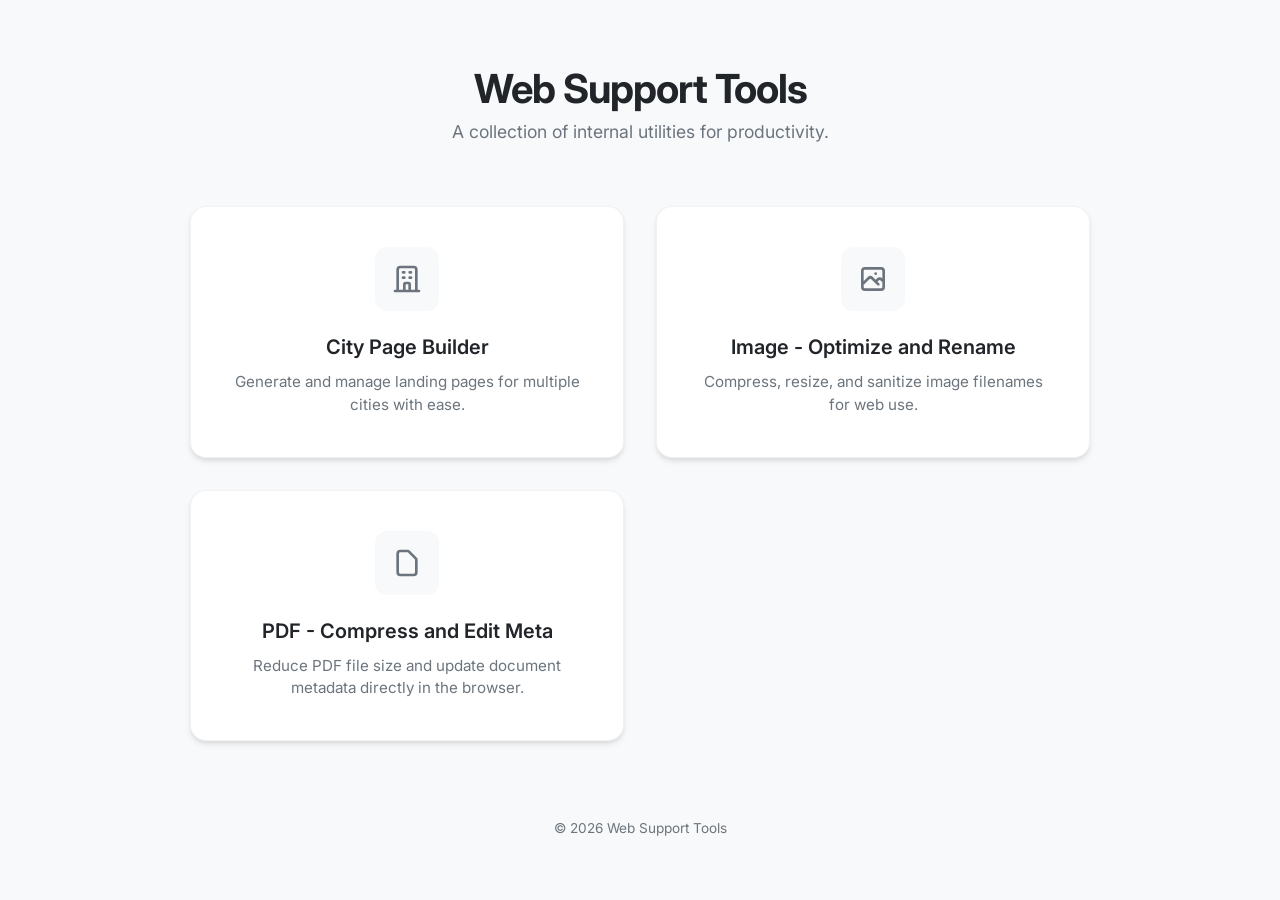
==== index.html @ 673973e7 "Added PDF Compressor" ====
<!DOCTYPE html>
<html lang="en">
<head>
    <meta charset="UTF-8">
    <meta name="viewport" content="width=device-width, initial-scale=1.0">
    <title>Web Support Tools</title>
    <link rel="preconnect" href="https://fonts.googleapis.com">
    <link rel="preconnect" href="https://fonts.gstatic.com" crossorigin>
    <link href="https://fonts.googleapis.com/css2?family=Inter:wght@400;500;600;700&display=swap" rel="stylesheet">
    <style>
        :root {
            --bg-color: #f8f9fa;
            --card-bg: #ffffff;
            --text-primary: #212529;
            --text-secondary: #6c757d;
            --accent-color: #e9ecef;
            --border-radius: 16px;
            --transition: all 0.3s cubic-bezier(0.4, 0, 0.2, 1);
            --shadow: 0 4px 6px -1px rgba(0, 0, 0, 0.1), 0 2px 4px -1px rgba(0, 0, 0, 0.06);
            --shadow-hover: 0 10px 15px -3px rgba(0, 0, 0, 0.1), 0 4px 6px -2px rgba(0, 0, 0, 0.05);
        }

        * {
            margin: 0;
            padding: 0;
            box-sizing: border-box;
        }

        body {
            font-family: 'Inter', -apple-system, BlinkMacSystemFont, "Segoe UI", Roboto, sans-serif;
            background-color: var(--bg-color);
            color: var(--text-primary);
            min-height: 100vh;
            display: flex;
            flex-direction: column;
            align-items: center;
            padding: 4rem 2rem;
        }

        header {
            text-align: center;
            margin-bottom: 4rem;
        }

        h1 {
            font-size: 2.5rem;
            font-weight: 700;
            letter-spacing: -0.025em;
            margin-bottom: 0.5rem;
            color: var(--text-primary);
        }

        p.subtitle {
            color: var(--text-secondary);
            font-size: 1.1rem;
        }

        .tools-grid {
            display: grid;
            grid-template-columns: repeat(auto-fit, minmax(300px, 1fr));
            gap: 2rem;
            width: 100%;
            max-width: 900px;
        }

        .tool-card {
            background: var(--card-bg);
            border-radius: var(--border-radius);
            padding: 2.5rem;
            text-decoration: none;
            color: inherit;
            display: flex;
            flex-direction: column;
            align-items: center;
            text-align: center;
            box-shadow: var(--shadow);
            transition: var(--transition);
            border: 1px solid rgba(0, 0, 0, 0.05);
        }

        .tool-card:hover {
            transform: translateY(-8px);
            box-shadow: var(--shadow-hover);
            border-color: rgba(0, 0, 0, 0.1);
        }

        .icon-wrapper {
            width: 64px;
            height: 64px;
            background: var(--bg-color);
            border-radius: 12px;
            display: flex;
            align-items: center;
            justify-content: center;
            margin-bottom: 1.5rem;
            transition: var(--transition);
        }

        .tool-card:hover .icon-wrapper {
            background: var(--accent-color);
        }

        .icon-wrapper svg {
            width: 32px;
            height: 32px;
            color: var(--text-secondary);
        }

        h2 {
            font-size: 1.25rem;
            font-weight: 600;
            margin-bottom: 0.75rem;
        }

        .description {
            color: var(--text-secondary);
            font-size: 0.95rem;
            line-height: 1.5;
        }

        footer {
            margin-top: auto;
            padding-top: 4rem;
            color: var(--text-secondary);
            font-size: 0.85rem;
        }

        @media (max-width: 640px) {
            body {
                padding: 2rem 1rem;
            }
            h1 {
                font-size: 2rem;
            }
        }
    </style>
</head>
<body>

    <header>
        <h1>Web Support Tools</h1>
        <p class="subtitle">A collection of internal utilities for productivity.</p>
    </header>

    <main class="tools-grid">
        <a href="./citypagebuilder/" class="tool-card">
            <div class="icon-wrapper">
                <svg xmlns="http://www.w3.org/2000/svg" fill="none" viewBox="0 0 24 24" stroke="currentColor">
                    <path stroke-linecap="round" stroke-linejoin="round" stroke-width="2" d="M19 21V5a2 2 0 00-2-2H7a2 2 0 00-2 2v16m14 0h2m-2 0h-5m-9 0H3m2 0h5M9 7h1m-1 4h1m4-4h1m-1 4h1m-5 10v-5a1 1 0 011-1h2a1 1 0 011 1v5m-4 0h4" />
                </svg>
            </div>
            <h2>City Page Builder</h2>
            <p class="description">Generate and manage landing pages for multiple cities with ease.</p>
        </a>

        <a href="./optimizer/" class="tool-card">
            <div class="icon-wrapper">
                <svg xmlns="http://www.w3.org/2000/svg" fill="none" viewBox="0 0 24 24" stroke="currentColor">
                    <path stroke-linecap="round" stroke-linejoin="round" stroke-width="2" d="M4 16l4.586-4.586a2 2 0 012.828 0L16 16m-2-2l1.586-1.586a2 2 0 012.828 0L20 14m-6-6h.01M6 20h12a2 2 0 002-2V6a2 2 0 00-2-2H6a2 2 0 00-2 2v12a2 2 0 002 2z" />
                </svg>
            </div>
            <h2>Image - Optimize and Rename</h2>
            <p class="description">Compress, resize, and sanitize image filenames for web use.</p>
        </a>

        <a href="./pdfcompressor/" class="tool-card">
            <div class="icon-wrapper">
                <svg xmlns="http://www.w3.org/2000/svg" fill="none" viewBox="0 0 24 24" stroke="currentColor">
                    <path stroke-linecap="round" stroke-linejoin="round" stroke-width="2" d="M7 21h10a2 2 0 002-2V9.414a1 1 0 00-.293-.707l-5.414-5.414A1 1 0 0012.586 3H7a2 2 0 00-2 2v14a2 2 0 002 2z" />
                </svg>
            </div>
            <h2>PDF - Compress and Edit Meta</h2>
            <p class="description">Reduce PDF file size and update document metadata directly in the browser.</p>
        </a>
    </main>

    <footer>
        &copy; 2026 Web Support Tools
    </footer>

</body>
</html>
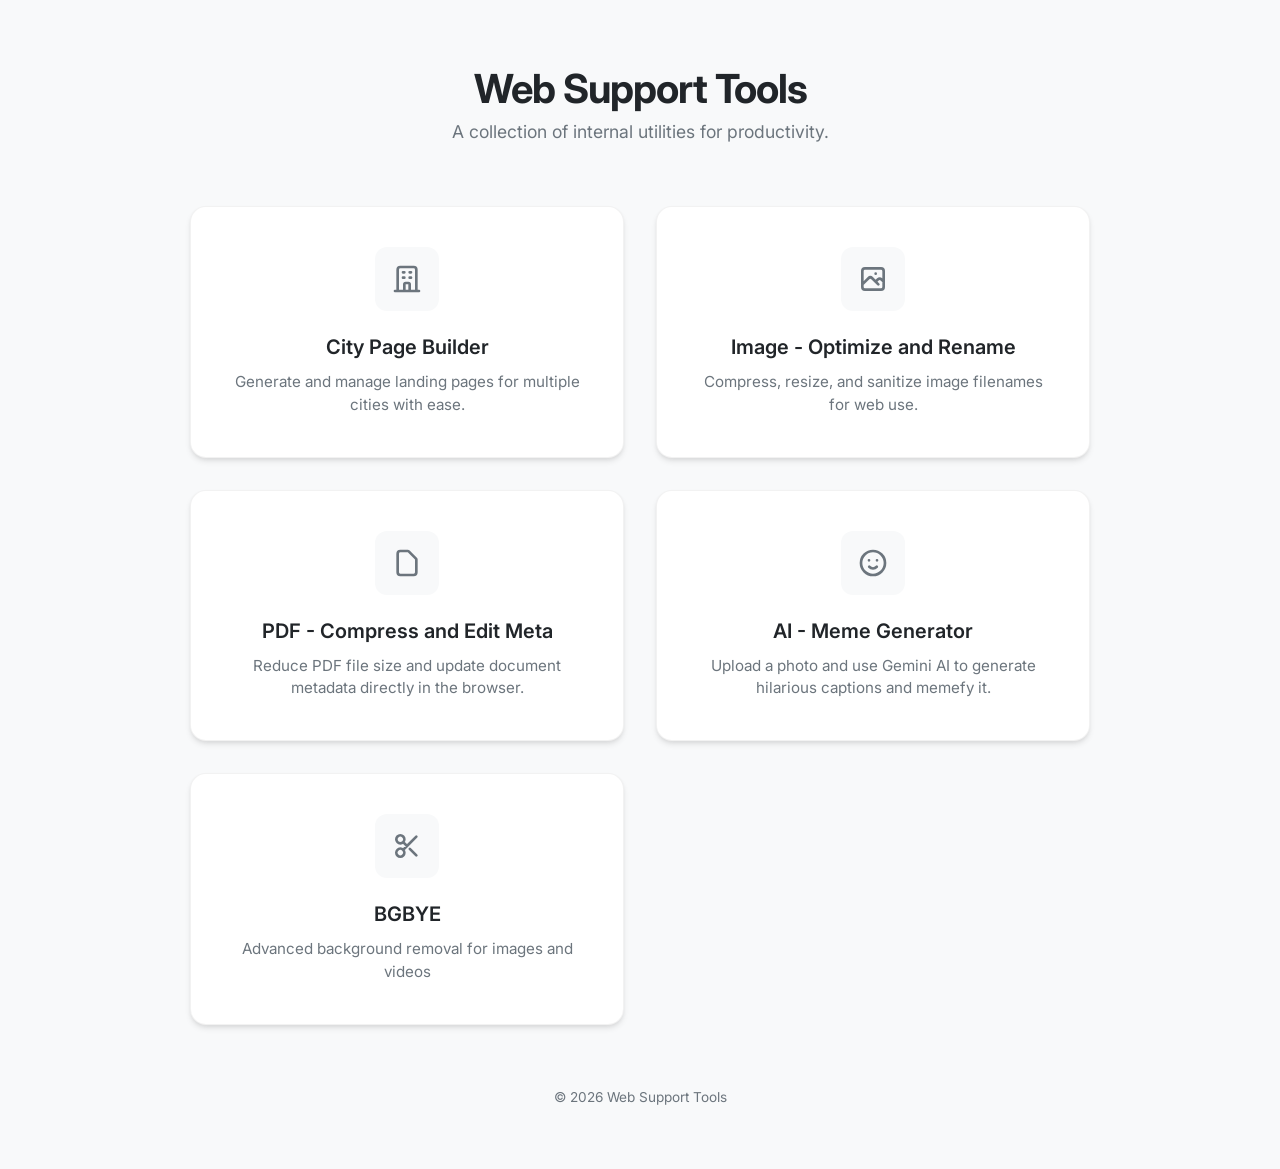
==== commit e09dc7c0: "Update index.html" ====
--- a/index.html
+++ b/index.html
@@ -172,6 +172,26 @@
             <h2>PDF - Compress and Edit Meta</h2>
             <p class="description">Reduce PDF file size and update document metadata directly in the browser.</p>
         </a>
+
+        <a href="./memegen/" class="tool-card">
+            <div class="icon-wrapper">
+                <svg xmlns="http://www.w3.org/2000/svg" fill="none" viewBox="0 0 24 24" stroke="currentColor">
+                    <path stroke-linecap="round" stroke-linejoin="round" stroke-width="2" d="M14.828 14.828a4 4 0 01-5.656 0M9 10h.01M15 10h.01M21 12a9 9 0 11-18 0 9 9 0 0118 0z" />
+                </svg>
+            </div>
+            <h2>AI - Meme Generator</h2>
+            <p class="description">Upload a photo and use Gemini AI to generate hilarious captions and memefy it.</p>
+        </a>
+
+        <a href="https://bgbye.io/" class="tool-card" target="_blank">
+            <div class="icon-wrapper">
+                <svg xmlns="http://www.w3.org/2000/svg" fill="none" viewBox="0 0 24 24" stroke="currentColor">
+                    <path stroke-linecap="round" stroke-linejoin="round" stroke-width="2" d="M14.121 14.121L19 19m-7-7l7-7m-7 7l-2.879 2.879M12 12L9.121 9.121m0 5.758a3 3 0 11-4.243 4.243 3 3 0 014.243-4.243zm0-5.758a3 3 0 11-4.243-4.243 3 3 0 014.243 4.243z" />
+                </svg>
+            </div>
+            <h2>BGBYE</h2>
+            <p class="description">Advanced background removal for images and videos</p>
+        </a>
     </main>
 
     <footer>
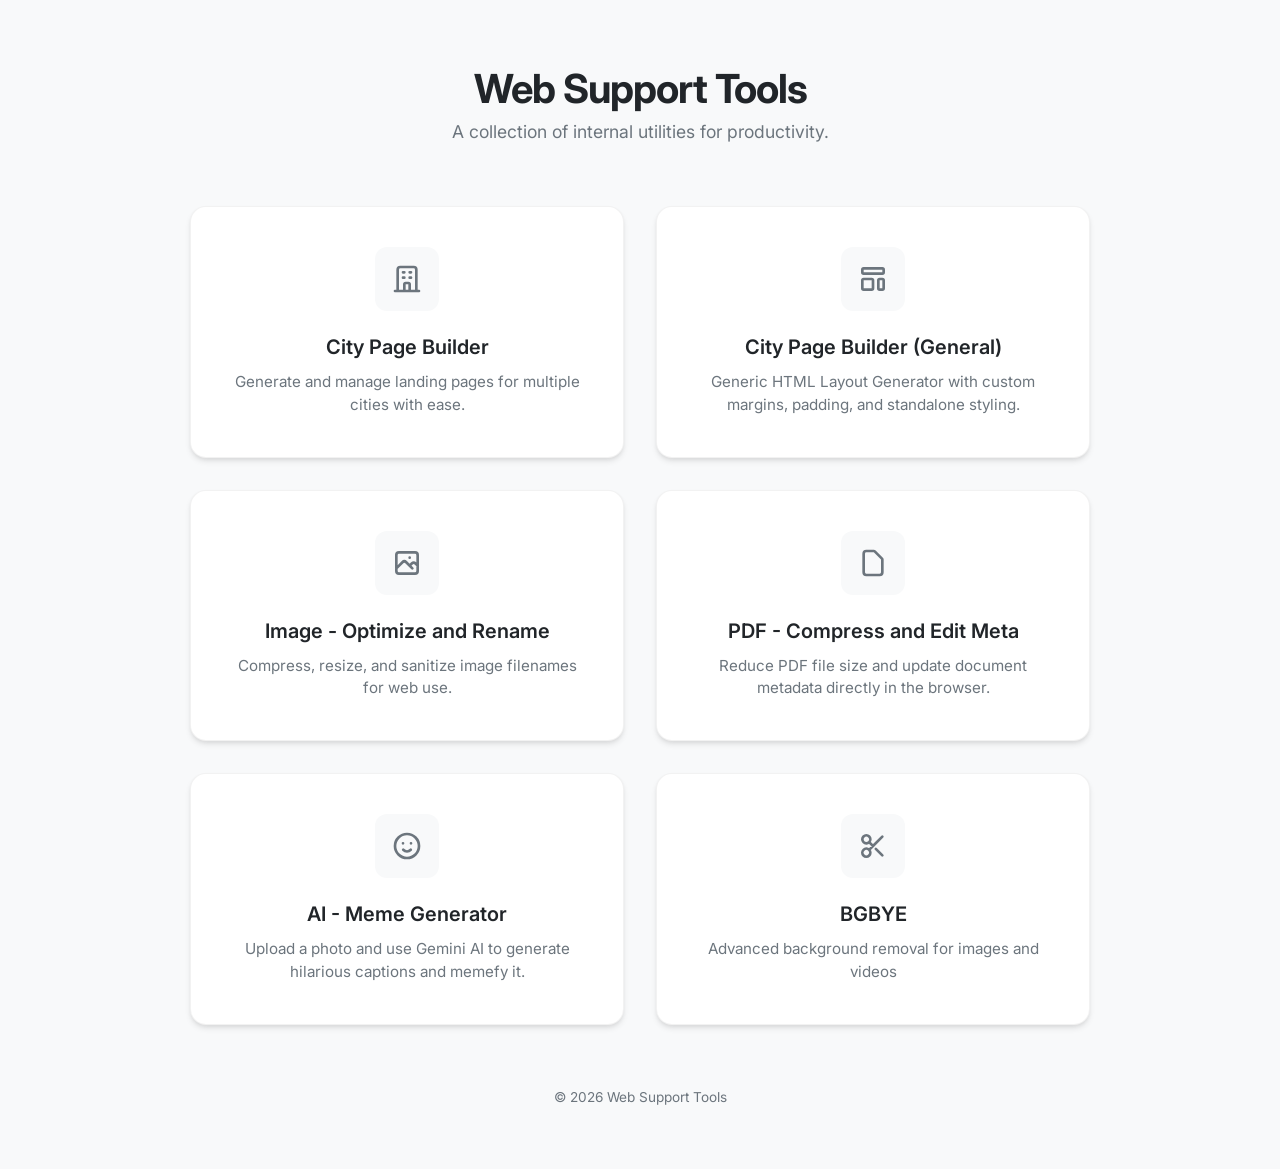
==== commit 0a6b8d5b: "Updated" ====
--- a/index.html
+++ b/index.html
@@ -153,6 +153,16 @@
             <p class="description">Generate and manage landing pages for multiple cities with ease.</p>
         </a>
 
+        <a href="./citypagebuilder-general/" class="tool-card">
+            <div class="icon-wrapper">
+                <svg xmlns="http://www.w3.org/2000/svg" fill="none" viewBox="0 0 24 24" stroke="currentColor">
+                    <path stroke-linecap="round" stroke-linejoin="round" stroke-width="2" d="M4 5a1 1 0 011-1h14a1 1 0 011 1v2a1 1 0 01-1 1H5a1 1 0 01-1-1V5zM4 13a1 1 0 011-1h6a1 1 0 011 1v6a1 1 0 01-1 1H5a1 1 0 01-1-1v-6zM16 13a1 1 0 011-1h2a1 1 0 011 1v6a1 1 0 01-1 1h-2a1 1 0 01-1-1v-6z" />
+                </svg>
+            </div>
+            <h2>City Page Builder (General)</h2>
+            <p class="description">Generic HTML Layout Generator with custom margins, padding, and standalone styling.</p>
+        </a>
+
         <a href="./optimizer/" class="tool-card">
             <div class="icon-wrapper">
                 <svg xmlns="http://www.w3.org/2000/svg" fill="none" viewBox="0 0 24 24" stroke="currentColor">
